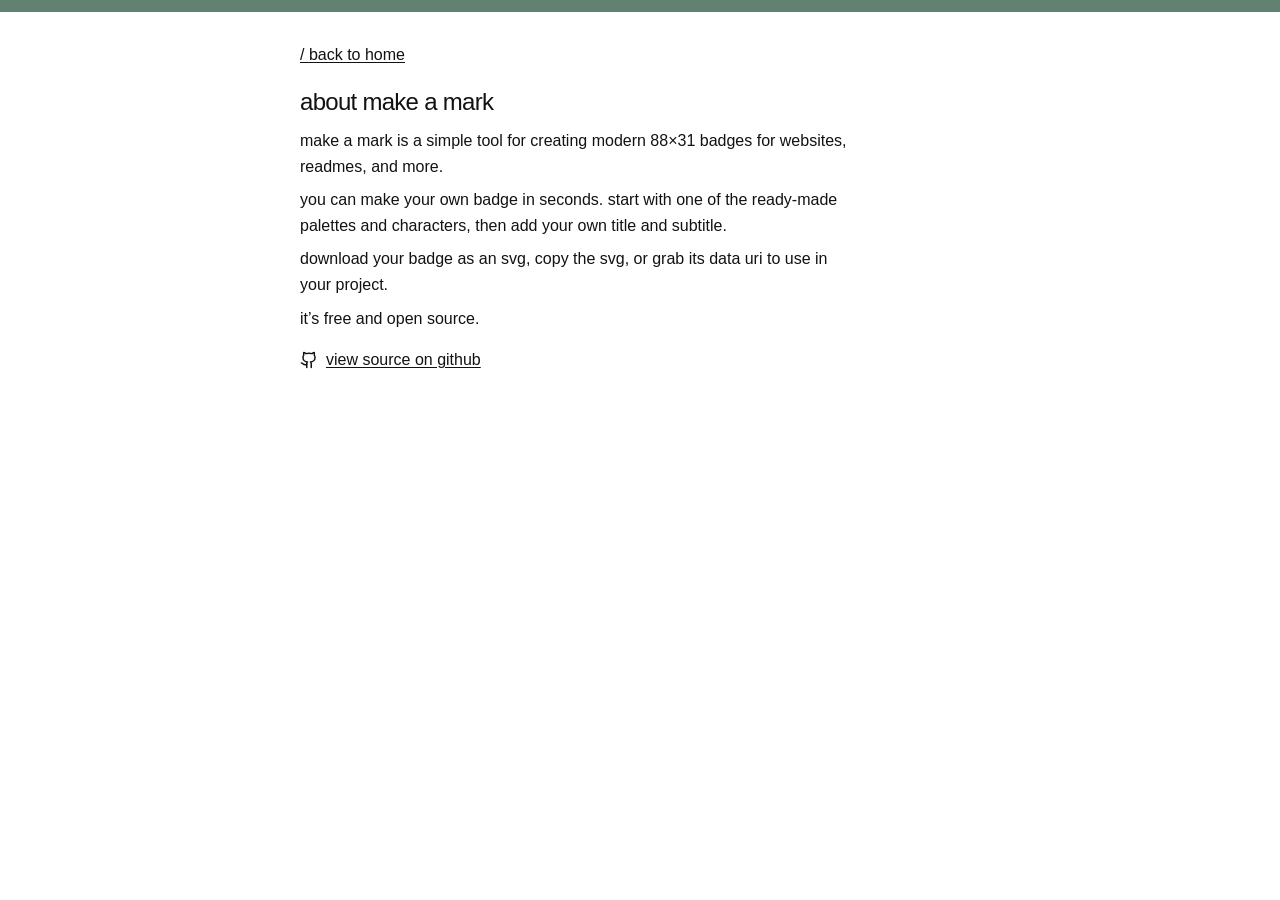
==== about.html @ fa74be5c "update icons" ====
<!DOCTYPE html>
<html lang="en">
<head>
  <meta charset="utf-8">
  <meta name="viewport" content="width=device-width, initial-scale=1">
  <meta name="description" content="learn about make a mark, a free and open-source tool for creating modern 88×31 svg badges.">
  <meta name="theme-color" content="#628271">
  <meta name="author" content="goffb">
  <meta property="og:title" content="about make a mark">
  <meta property="og:description" content="learn about make a mark, a free and open-source tool for creating modern 88×31 svg badges.">
  <meta property="og:image" content="https://makeamark.cc/assets/mam-draw.png">
  <meta property="og:url" content="https://makeamark.cc/about.html">
  <meta property="og:type" content="website">
  <meta name="twitter:card" content="summary_large_image">
  <title>make a mark - about</title>
  <link rel="stylesheet" href="css/style.css">
  <link rel="icon" type="image/png" sizes="32x32" href="icons/icon-32.png">
  <link rel="apple-touch-icon" sizes="180x180" href="icons/icon-180.png">
  <link rel="icon" type="image/png" sizes="192x192" href="icons/icon-192.png">
  <link rel="icon" type="image/png" sizes="512x512" href="icons/icon-512.png">
</head>
<body>
  <div class="topbar"></div>
  <main class="app about-page">
     <a class="back-link" href="/">back to home</a>
     <article class="content">
       <h1>about make a mark</h1>
       <p>make a mark is a simple tool for creating modern 88×31 badges for websites, readmes, and more.</p>
       <p>you can make your own badge in seconds. start with one of the ready-made palettes and characters, then add your own title and subtitle.</p>
       <p>download your badge as an svg, copy the svg, or grab its data uri to use in your project.</p>
       <p>it’s free and open source. </p>
       <p class="source-link">
        <a href="https://github.com/goffb/mark" target="_blank" rel="noopener noreferrer">
            <svg width="18" height="18" viewBox="0 0 24 24" fill="none" stroke="currentColor" stroke-width="2"
                stroke-linecap="round" stroke-linejoin="round" aria-hidden="true">
                <path
                    d="M15 22v-4a4.8 4.8 0 0 0-1-3.5c3 0 6-2 6-5.5.08-1.25-.27-2.48-1-3.5.28-1.15.28-2.35 0-3.5 0 0-1 0-3 1.5-2.64-.5-5.36-.5-8 0C6 2 5 2 5 2c-.3 1.15-.3 2.35 0 3.5A5.403 5.403 0 0 0 4 9c0 3.5 3 5.5 6 5.5-.39.49-.68 1.05-.85 1.65-.17.6-.22 1.23-.15 1.85v4" />
                <path d="M9 18c-4.51 2-5-2-7-2" />
            </svg>
            <span>view source on github</span>
        </a>
      </p>
     </article>
  </main>
</body>
</html>
---- css/style.css ----
:root {
  --bg: #ffffff;
  --fg: #121212;
  --acc: #628271;
  --border: #cccccc;
  --muted: #545353;
  --cp-background: #f7f7f7;
}
* {
  padding: 0;
  margin: 0;
  box-sizing: border-box;
  text-decoration: none;
  cursor: default;
}
::selection {
  background-color: var(--acc);
  color: var(--bg);
}
code {
  background: #ffa;
}
a {
  -webkit-tap-highlight-color: transparent;
}
body {
  background-color: var(--bg);
  color: var(--fg);
  font-family: Arial, Helvetica, sans-serif;
}
.topbar{
  padding: 6px;
  background-color: var(--acc);
  width: 100%;
}
.app {
  max-width: 680px;
  width: 90%;
  margin: 34px auto;
}
.app-header {
  margin-bottom: 7px;
  display: flex;
  justify-content: space-between;
}
.app-header .logo {
  font-size: 24px;
  font-weight: 400;
  letter-spacing: -0.03em;
  margin-bottom: 4px;
  line-height: 1;
}
.app-header .tagline {
  font-size: 14px;
  color: var(--muted);
}
.app-header .about-link{
  color: var(--fg);
  font-size: 16px;
  text-decoration: underline;
  text-underline-offset: 2px;
  align-self: flex-start;
}
.app-header .about-link::before{
  content: "/ ";
}
.tricks {
  margin:4px 0;
}
.tricks summary {
  padding: 10px 0;
  color: var(--muted);
  font-size: 15px;
  cursor: default;
  display: inline-block;
  list-style: none;
  -webkit-tap-highlight-color: transparent;
  outline: none;
}
.tricks details[open] summary {
  text-decoration: underline;
  text-underline-offset: 2px;
}
.tricks summary::-webkit-details-marker {
  display: none;
}
.tricks summary::before {
  content: "+ ";
}
.tricks details[open] summary::before {
  content: "− ";
}
.tricks-content {
  padding: 4px 0 12px;
  color: var(--muted);
}
.tricks-content p {
  margin: 6px 0;
  font-size: 15px;
  line-height: 1.4;
}
.copy-space {
  appearance: none;
  border: 0;
  padding: 0;
  background: none;
  color: var(--fg);
  font: inherit;
  text-decoration: underline;
  text-underline-offset: 2px;
  cursor: default;
}
.copy-space:hover {
  color: var(--acc);
}
.stage {
  width: 100%;
  min-height: 100px;
  display: flex;
  align-items: flex-start;
  justify-content: flex-start;
  padding: 16px;
  background: var(--cp-background);
  overflow: auto;
}
.app-controls {
  margin-top: 24px;
}
#mark-form {
  display: flex;
  flex-direction: column;
  gap: 16px;
}
.fields {
  display: grid;
  grid-template-columns: 1fr 1fr;
  gap: 12px;
}
.field {
  display: flex;
  flex-direction: column;
  gap: 4px;
}
.field > span,
.group > legend,
.suggestions-label {
  font-size: 16px;
  color: var(--muted);
  text-decoration: underline;
  text-underline-offset: 2px;
}
.field input {
  width: 100%;
  height: 32px;
  padding: 6px 8px;
  border: 1px solid var(--border);
  background: var(--bg);
  color: var(--fg);
  font-size: 15px;
  outline: none;
  font-family: inherit;
  cursor: text;
}
.field input:focus {
  border-color: var(--fg);
}
.group {
  margin: 0;
  padding: 0;
  border: 0;
}
.group > legend {
  margin-bottom: 6px;
  font-weight: 400;
}
.group > label {
  display: inline-flex;
  align-items: center;
  gap: 6px;
  margin-right: 12px;
  margin-bottom: 6px;
  font-size: 15px;
  cursor: pointer;
}
.group input[type="radio"],
.group input[type="checkbox"] {
  cursor: pointer;
}
.suggestion {
  appearance: none;
  border: 1px solid var(--border);
  background: var(--bg);
  color: var(--fg);
  font-size: 14px;
  padding: 4px 8px;
  cursor: pointer;
  font-family: inherit;
}
.suggestions-label {
  margin-right: 4px;
}
.suggestion:hover {
  background: var(--cp-background);
}
.suggestion.is-selected {
  background: var(--acc);
  color: var(--bg);
  border-color: var(--acc);
}
.app-footer {
  margin-top: 24px;
  padding-top: 16px;
  border-top: 1px dashed var(--border);
}
.actions {
  display: flex;
  flex-wrap: wrap;
  gap: 6px;
}
.actions button {
  appearance: none;
  border: 1px solid var(--border);
  background: var(--bg);
  color: var(--fg);
  padding: 6px 10px;
  font-size: 14px;
  cursor: default;
  font-family: inherit;
}
.actions button:hover {
  background: var(--cp-background);
}
.actions button:disabled {
  cursor: default;
  opacity: 0.4;
}
.suggestion:focus-visible,
.actions button:focus-visible {
  outline: 1px solid var(--fg);
  outline-offset: 1px;
}
.end {
  width: min(680px, 90%);
  margin: 48px auto 32px;
  padding: 32px 16px 24px; 
  border-top: 2px solid var(--border);
  border-top-left-radius: 50% 20px;   
  border-top-right-radius: 50% 20px;
  text-align: center;
}
.end-marks {
  display: flex;
  justify-content: center;
  flex-wrap: wrap;
  gap: 8px;
  margin-top: 16px;
}
.end-message {
  color: var(--muted);
  font-size: 13px;
}
.end-message a {
  color: var(--fg);
  text-decoration: underline;
  text-underline-offset: 2px;
}
.about-page .back-link {
  display: inline-block;
  margin-bottom: 24px;
  color: var(--fg);
  font-size: 16px;
  text-decoration: underline;
  text-underline-offset: 2px;
}
.about-page .back-link::before{
  content: "/ ";
}
.about-page .content{
  max-width: 560px;
}
.about-page .content h1 {
  margin-bottom: 12px;
  letter-spacing: -0.03em;
  font-size: 24px;
  font-weight: 400;
  color: var(--fg);
}
.about-page .content p {
  line-height: 1.6;
  color: var(--fg);
  font-size: 16px;
  margin-bottom: 8px;
}
.about-page .source-link a{
  color: var(--fg);
  text-decoration: underline;
  text-underline-offset: 2px;
  display: inline-flex;
  align-items: center;
  gap: 8px;
  margin-top: 8px;
}
.about-page .source-link a:hover{
  color: var(--acc);
}
@media (max-width: 768px) {
  .app {
    width: 92%;
    margin: 24px auto;
  }
  .fields {
    grid-template-columns: 1fr;
    gap: 12px;
  }
  .app-header .logo {
    font-size: 22px;
  }
  .actions button {
    flex: 1 1 auto;
    min-width: 110px;
    padding: 8px 12px;
    text-align: center;
  }
  .group > label {
    padding: 4px 0;
  }
}
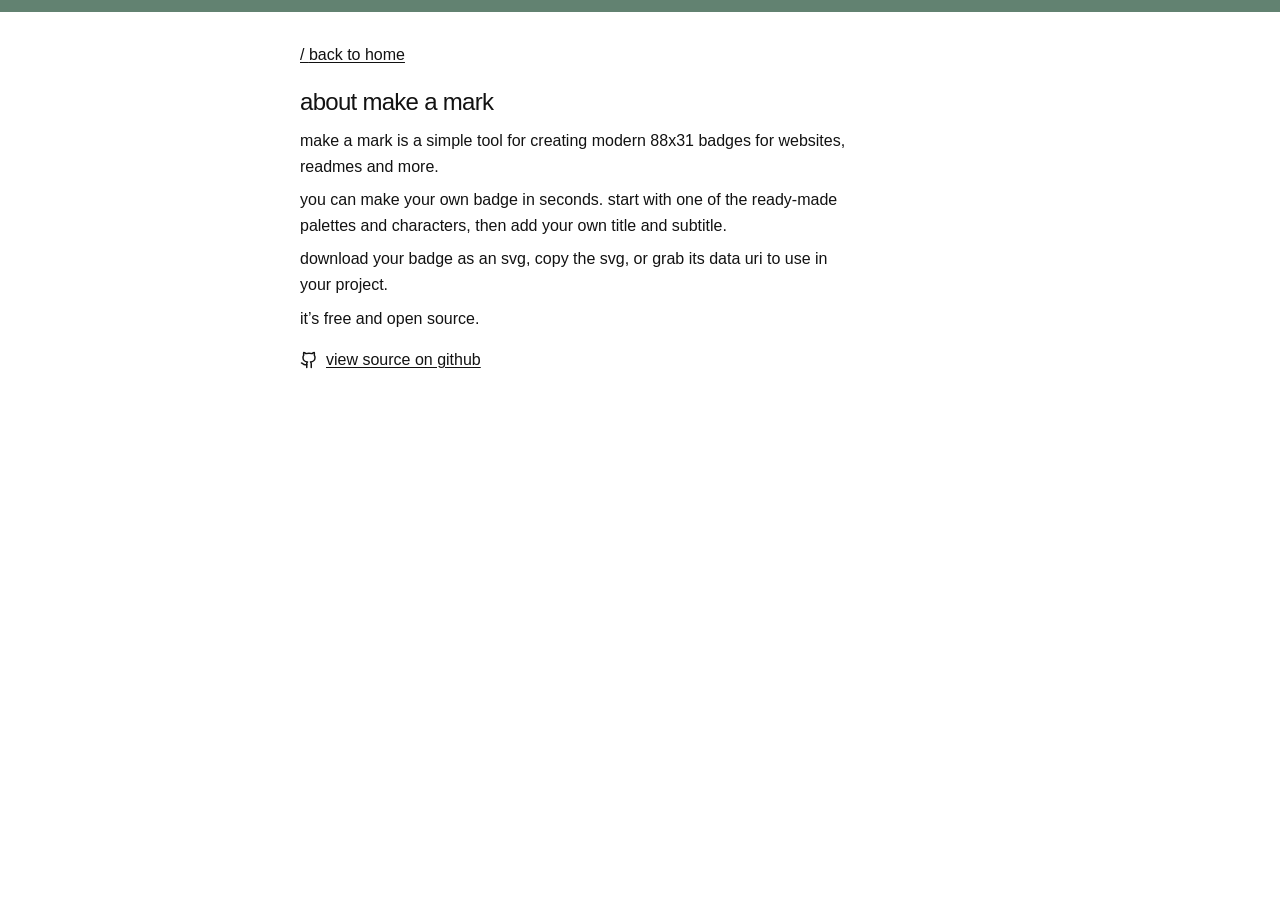
==== commit dd3d1eb1: "fix typo" ====
--- a/about.html
+++ b/about.html
@@ -3,11 +3,11 @@
 <head>
   <meta charset="utf-8">
   <meta name="viewport" content="width=device-width, initial-scale=1">
-  <meta name="description" content="learn about make a mark, a free and open-source tool for creating modern 88×31 svg badges.">
+  <meta name="description" content="learn about make a mark, a free and open-source tool for creating modern 88x31 svg badges.">
   <meta name="theme-color" content="#628271">
   <meta name="author" content="goffb">
   <meta property="og:title" content="about make a mark">
-  <meta property="og:description" content="learn about make a mark, a free and open-source tool for creating modern 88×31 svg badges.">
+  <meta property="og:description" content="learn about make a mark, a free and open-source tool for creating modern 88x31 svg badges.">
   <meta property="og:image" content="https://makeamark.cc/assets/mam-draw.png">
   <meta property="og:url" content="https://makeamark.cc/about.html">
   <meta property="og:type" content="website">
@@ -25,7 +25,7 @@
      <a class="back-link" href="/">back to home</a>
      <article class="content">
        <h1>about make a mark</h1>
-       <p>make a mark is a simple tool for creating modern 88×31 badges for websites, readmes, and more.</p>
+       <p>make a mark is a simple tool for creating modern 88x31 badges for websites, readmes and more.</p>
        <p>you can make your own badge in seconds. start with one of the ready-made palettes and characters, then add your own title and subtitle.</p>
        <p>download your badge as an svg, copy the svg, or grab its data uri to use in your project.</p>
        <p>it’s free and open source. </p>
--- a/css/style.css
+++ b/css/style.css
@@ -13,6 +13,9 @@
   text-decoration: none;
   cursor: default;
 }
+*, *::before, *::after {
+  -webkit-tap-highlight-color: transparent;
+}
 ::selection {
   background-color: var(--acc);
   color: var(--bg);
@@ -122,6 +125,22 @@
   padding: 16px;
   background: var(--cp-background);
   overflow: auto;
+}
+.zoom-field {
+  display: flex;
+  align-items: center;
+  gap: 8px;
+  margin-top: 16px;
+  cursor: default;
+}
+.zoom-field span {
+  font-size: 15px;
+  color: var(--muted);
+  text-decoration: underline;
+  text-underline-offset: 2px;
+}
+.zoom-field input[type="checkbox"] {
+  cursor: default;
 }
 .app-controls {
   margin-top: 24px;
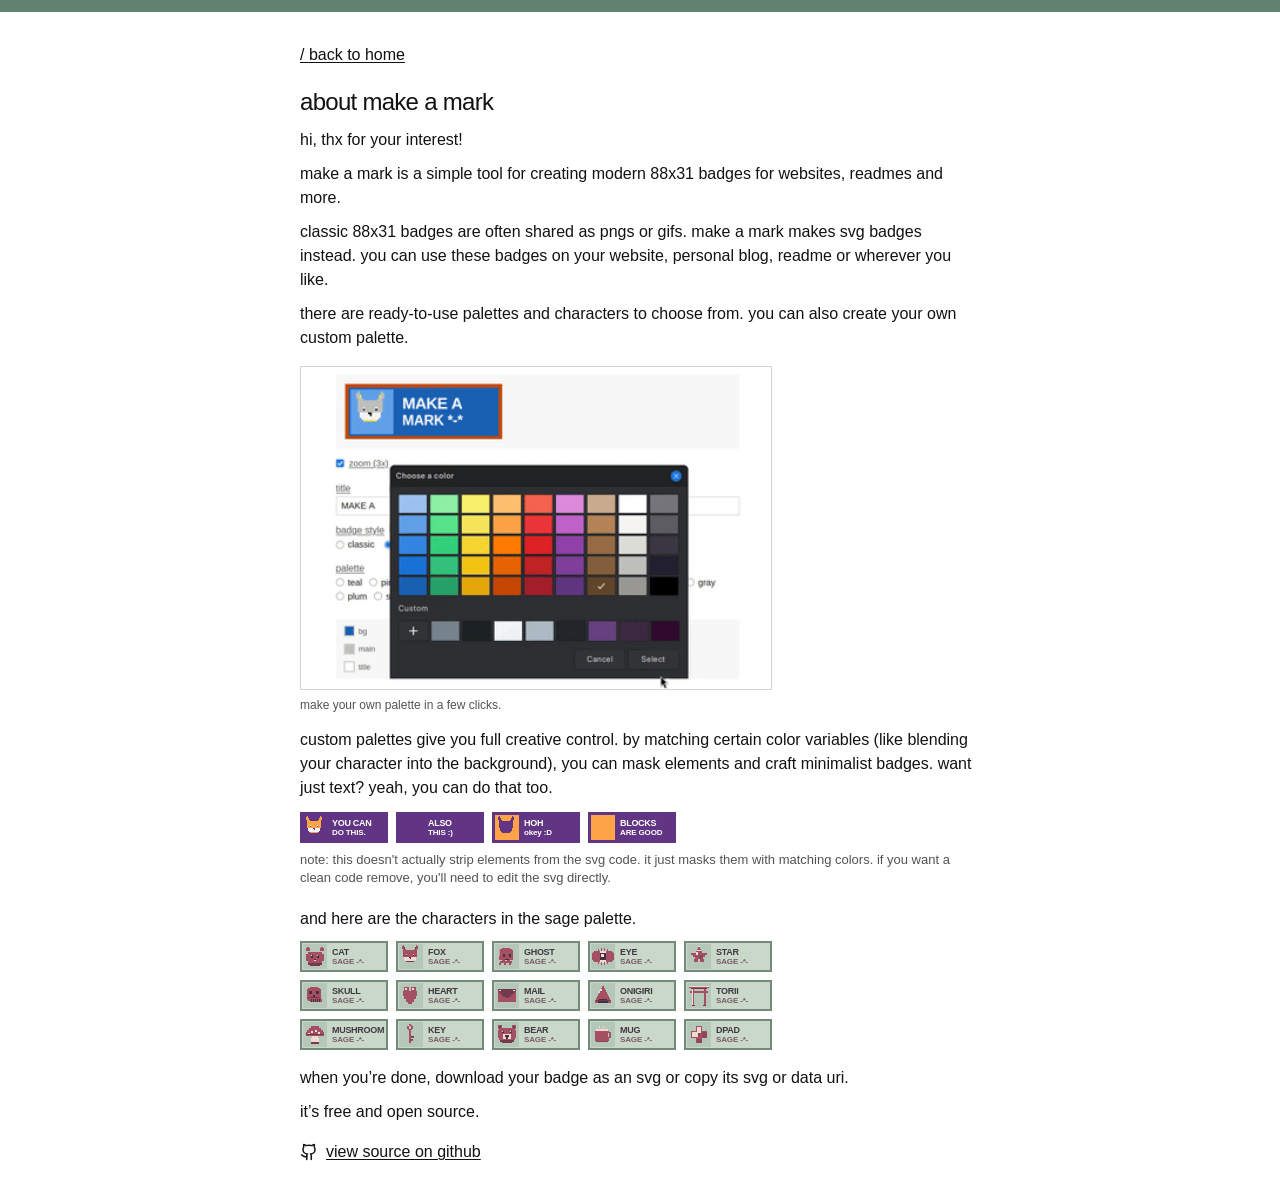
==== commit 47993220: "update about page and readme" ====
--- a/about.html
+++ b/about.html
@@ -25,21 +25,225 @@
      <a class="back-link" href="/">back to home</a>
      <article class="content">
        <h1>about make a mark</h1>
+       <p>hi, thx for your interest!</p>
        <p>make a mark is a simple tool for creating modern 88x31 badges for websites, readmes and more.</p>
-       <p>you can make your own badge in seconds. start with one of the ready-made palettes and characters, then add your own title and subtitle.</p>
-       <p>download your badge as an svg, copy the svg, or grab its data uri to use in your project.</p>
+       <p>classic 88x31 badges are often shared as pngs or gifs. make a mark makes svg badges instead. you can use these badges on your website, personal blog, readme or wherever you like.</p>
+       <p>there are ready-to-use palettes and characters to choose from. you can also create your own custom palette.</p>
+       <figure class="palette-demo">
+        <img src="assets/custom-palette.gif" alt="creating a custom color palette in make a mark" width="400">
+        <figcaption>make your own palette in a few clicks.</figcaption>
+       </figure>
+       <p>custom palettes give you full creative control. by matching certain color variables (like blending your character into the background), you can mask elements and craft minimalist badges. want just text? yeah, you can do that too.</p>
+       <div class="easter-grid">
+        <svg xmlns="http://www.w3.org/2000/svg" width="88" height="31" viewBox="0 0 88 31" shape-rendering="crispEdges">
+          <rect x="0" y="0" width="88" height="31" fill="#613583" />
+          <rect x="0" y="0" width="88" height="2" fill="#613583" />
+          <rect x="0" y="29" width="88" height="2" fill="#613583" />
+          <rect x="0" y="0" width="2" height="31" fill="#613583" />
+          <rect x="86" y="0" width="2" height="31" fill="#613583" />
+        
+          <rect x="3" y="3" width="24" height="25" fill="#613583" />
+        
+          <rect x="7" y="4" width="1" height="3" fill="#ffa348" />
+          <rect x="6" y="5" width="1" height="3" fill="#ffa348" />
+          <rect x="7" y="7" width="2" height="2" fill="#ffa348" />
+          <rect x="8" y="8" width="2" height="2" fill="#ffa348" />
+          <rect x="9" y="9" width="2" height="1" fill="#ffa348" />
+        
+          <rect x="20" y="4" width="1" height="3" fill="#ffa348" />
+          <rect x="21" y="5" width="1" height="3" fill="#ffa348" />
+          <rect x="19" y="7" width="2" height="2" fill="#ffa348" />
+          <rect x="18" y="8" width="2" height="2" fill="#ffa348" />
+          <rect x="17" y="9" width="2" height="1" fill="#ffa348" />
+        
+          <rect x="8" y="6" width="1" height="2" fill="#ffa348" />
+          <rect x="19" y="6" width="1" height="2" fill="#ffa348" />
+        
+          <rect x="7" y="9" width="14" height="7" fill="#ffa348" />
+          <rect x="8" y="16" width="12" height="2" fill="#ffa348" />
+        
+          <rect x="8" y="16" width="12" height="3" fill="#f6f5f4" />
+          <rect x="9" y="19" width="10" height="1" fill="#f6f5f4" />
+          <rect x="10" y="20" width="8" height="1" fill="#ffa348" />
+        
+          <rect x="10" y="13" width="1" height="2" fill="#613583" />
+          <rect x="17" y="13" width="1" height="2" fill="#613583" />
+          <rect x="10" y="13" width="1" height="1" fill="#f6f5f4" />
+          <rect x="17" y="13" width="1" height="1" fill="#f6f5f4" />
+        
+          <rect x="13" y="16" width="2" height="1" fill="#613583" />
+          <rect x="14" y="17" width="1" height="1" fill="#613583" />
+        
+          <text x="32" y="14" fill="#ffffff" font-family="Arial, Helvetica, sans-serif" font-size="9" font-weight="900"
+            letter-spacing="-0.3" style="text-transform: none; font-variant: normal; line-height: normal;">YOU CAN</text>
+          <text x="32" y="23" fill="#ffffff" font-family="Arial, Helvetica, sans-serif" font-size="8" font-weight="900"
+            letter-spacing="-0.15" style="text-transform: none; font-variant: normal; line-height: normal;">DO THIS.</text>
+        </svg>
+        <svg xmlns="http://www.w3.org/2000/svg" width="88" height="31" viewBox="0 0 88 31" shape-rendering="crispEdges">
+          <rect x="0" y="0" width="88" height="31" fill="#613583" />
+          <rect x="0" y="0" width="88" height="2" fill="#613583" />
+          <rect x="0" y="29" width="88" height="2" fill="#613583" />
+          <rect x="0" y="0" width="2" height="31" fill="#613583" />
+          <rect x="86" y="0" width="2" height="31" fill="#613583" />
+        
+          <rect x="3" y="3" width="24" height="25" fill="#613583" />
+        
+          <rect x="7" y="4" width="1" height="3" fill="#613583" />
+          <rect x="6" y="5" width="1" height="3" fill="#613583" />
+          <rect x="7" y="7" width="2" height="2" fill="#613583" />
+          <rect x="8" y="8" width="2" height="2" fill="#613583" />
+          <rect x="9" y="9" width="2" height="1" fill="#613583" />
+        
+          <rect x="20" y="4" width="1" height="3" fill="#613583" />
+          <rect x="21" y="5" width="1" height="3" fill="#613583" />
+          <rect x="19" y="7" width="2" height="2" fill="#613583" />
+          <rect x="18" y="8" width="2" height="2" fill="#613583" />
+          <rect x="17" y="9" width="2" height="1" fill="#613583" />
+        
+          <rect x="8" y="6" width="1" height="2" fill="#613583" />
+          <rect x="19" y="6" width="1" height="2" fill="#613583" />
+        
+          <rect x="7" y="9" width="14" height="7" fill="#613583" />
+          <rect x="8" y="16" width="12" height="2" fill="#613583" />
+        
+          <rect x="8" y="16" width="12" height="3" fill="#613583" />
+          <rect x="9" y="19" width="10" height="1" fill="#613583" />
+          <rect x="10" y="20" width="8" height="1" fill="#613583" />
+        
+          <rect x="10" y="13" width="1" height="2" fill="#613583" />
+          <rect x="17" y="13" width="1" height="2" fill="#613583" />
+          <rect x="10" y="13" width="1" height="1" fill="#613583" />
+          <rect x="17" y="13" width="1" height="1" fill="#613583" />
+        
+          <rect x="13" y="16" width="2" height="1" fill="#613583" />
+          <rect x="14" y="17" width="1" height="1" fill="#613583" />
+        
+          <text x="32" y="14" fill="#ffffff" font-family="Arial, Helvetica, sans-serif" font-size="9" font-weight="900"
+            letter-spacing="-0.3" style="text-transform: none; font-variant: normal; line-height: normal;">ALSO</text>
+          <text x="32" y="23" fill="#ffffff" font-family="Arial, Helvetica, sans-serif" font-size="8" font-weight="900"
+            letter-spacing="-0.15" style="text-transform: none; font-variant: normal; line-height: normal;">THIS :)</text>
+        </svg>
+        <svg xmlns="http://www.w3.org/2000/svg" width="88" height="31" viewBox="0 0 88 31" shape-rendering="crispEdges">
+          <rect x="0" y="0" width="88" height="31" fill="#613583" />
+          <rect x="0" y="0" width="88" height="2" fill="#613583" />
+          <rect x="0" y="29" width="88" height="2" fill="#613583" />
+          <rect x="0" y="0" width="2" height="31" fill="#613583" />
+          <rect x="86" y="0" width="2" height="31" fill="#613583" />
+        
+          <rect x="3" y="3" width="24" height="25" fill="#ffa348" />
+        
+          <rect x="7" y="4" width="1" height="3" fill="#613583" />
+          <rect x="6" y="5" width="1" height="3" fill="#613583" />
+          <rect x="7" y="7" width="2" height="2" fill="#613583" />
+          <rect x="8" y="8" width="2" height="2" fill="#613583" />
+          <rect x="9" y="9" width="2" height="1" fill="#613583" />
+        
+          <rect x="20" y="4" width="1" height="3" fill="#613583" />
+          <rect x="21" y="5" width="1" height="3" fill="#613583" />
+          <rect x="19" y="7" width="2" height="2" fill="#613583" />
+          <rect x="18" y="8" width="2" height="2" fill="#613583" />
+          <rect x="17" y="9" width="2" height="1" fill="#613583" />
+        
+          <rect x="8" y="6" width="1" height="2" fill="#613583" />
+          <rect x="19" y="6" width="1" height="2" fill="#613583" />
+        
+          <rect x="7" y="9" width="14" height="7" fill="#613583" />
+          <rect x="8" y="16" width="12" height="2" fill="#613583" />
+        
+          <rect x="8" y="16" width="12" height="3" fill="#613583" />
+          <rect x="9" y="19" width="10" height="1" fill="#613583" />
+          <rect x="10" y="20" width="8" height="1" fill="#613583" />
+        
+          <rect x="10" y="13" width="1" height="2" fill="#613583" />
+          <rect x="17" y="13" width="1" height="2" fill="#613583" />
+          <rect x="10" y="13" width="1" height="1" fill="#613583" />
+          <rect x="17" y="13" width="1" height="1" fill="#613583" />
+        
+          <rect x="13" y="16" width="2" height="1" fill="#613583" />
+          <rect x="14" y="17" width="1" height="1" fill="#613583" />
+        
+          <text x="32" y="14" fill="#ffffff" font-family="Arial, Helvetica, sans-serif" font-size="9" font-weight="900"
+            letter-spacing="-0.3" style="text-transform: none; font-variant: normal; line-height: normal;">HOH</text>
+          <text x="32" y="23" fill="#ffffff" font-family="Arial, Helvetica, sans-serif" font-size="8" font-weight="900"
+            letter-spacing="-0.15" style="text-transform: none; font-variant: normal; line-height: normal;">okey :D</text>
+        </svg>
+        <svg xmlns="http://www.w3.org/2000/svg" width="88" height="31" viewBox="0 0 88 31" shape-rendering="crispEdges">
+          <rect x="0" y="0" width="88" height="31" fill="#613583" />
+          <rect x="0" y="0" width="88" height="2" fill="#613583" />
+          <rect x="0" y="29" width="88" height="2" fill="#613583" />
+          <rect x="0" y="0" width="2" height="31" fill="#613583" />
+          <rect x="86" y="0" width="2" height="31" fill="#613583" />
+        
+          <rect x="3" y="3" width="24" height="25" fill="#ffa348" />
+        
+          <rect x="7" y="4" width="1" height="3" fill="#ffa348" />
+          <rect x="6" y="5" width="1" height="3" fill="#ffa348" />
+          <rect x="7" y="7" width="2" height="2" fill="#ffa348" />
+          <rect x="8" y="8" width="2" height="2" fill="#ffa348" />
+          <rect x="9" y="9" width="2" height="1" fill="#ffa348" />
+        
+          <rect x="20" y="4" width="1" height="3" fill="#ffa348" />
+          <rect x="21" y="5" width="1" height="3" fill="#ffa348" />
+          <rect x="19" y="7" width="2" height="2" fill="#ffa348" />
+          <rect x="18" y="8" width="2" height="2" fill="#ffa348" />
+          <rect x="17" y="9" width="2" height="1" fill="#ffa348" />
+        
+          <rect x="8" y="6" width="1" height="2" fill="#ffa348" />
+          <rect x="19" y="6" width="1" height="2" fill="#ffa348" />
+        
+          <rect x="7" y="9" width="14" height="7" fill="#ffa348" />
+          <rect x="8" y="16" width="12" height="2" fill="#ffa348" />
+        
+          <rect x="8" y="16" width="12" height="3" fill="#ffa348" />
+          <rect x="9" y="19" width="10" height="1" fill="#ffa348" />
+          <rect x="10" y="20" width="8" height="1" fill="#ffa348" />
+        
+          <rect x="10" y="13" width="1" height="2" fill="#ffa348" />
+          <rect x="17" y="13" width="1" height="2" fill="#ffa348" />
+          <rect x="10" y="13" width="1" height="1" fill="#ffa348" />
+          <rect x="17" y="13" width="1" height="1" fill="#ffa348" />
+        
+          <rect x="13" y="16" width="2" height="1" fill="#ffa348" />
+          <rect x="14" y="17" width="1" height="1" fill="#ffa348" />
+        
+          <text x="32" y="14" fill="#ffffff" font-family="Arial, Helvetica, sans-serif" font-size="9" font-weight="900"
+            letter-spacing="-0.3" style="text-transform: none; font-variant: normal; line-height: normal;">BLOCKS</text>
+          <text x="32" y="23" fill="#ffffff" font-family="Arial, Helvetica, sans-serif" font-size="8" font-weight="900"
+            letter-spacing="-0.15" style="text-transform: none; font-variant: normal; line-height: normal;">ARE GOOD</text>
+        </svg>
+       </div>
+       <small class="est-note">note: this doesn't actually strip elements from the svg code. it just masks them with matching colors. if you want a clean code remove, you'll need to edit the svg directly.</small>
+       <p>and here are the characters in the sage palette.</p>
+       <div class="character-grid">
+        <img src="assets/cat.svg" alt="cat badge in the sage palette" width="88" height="31">
+        <img src="assets/fox.svg" alt="fox badge in the sage palette" width="88" height="31">
+        <img src="assets/ghost.svg" alt="ghost badge in the sage palette" width="88" height="31">
+        <img src="assets/eye.svg" alt="eye badge in the sage palette" width="88" height="31">
+        <img src="assets/star.svg" alt="star badge in the sage palette" width="88" height="31">
+        <img src="assets/skull.svg" alt="skull badge in the sage palette" width="88" height="31">
+        <img src="assets/heart.svg" alt="heart badge in the sage palette" width="88" height="31">
+        <img src="assets/mail.svg" alt="mail badge in the sage palette" width="88" height="31">
+        <img src="assets/onigiri.svg" alt="onigiri badge in the sage palette" width="88" height="31">
+        <img src="assets/torii.svg" alt="torii badge in the sage palette" width="88" height="31">
+        <img src="assets/mushroom.svg" alt="mushroom badge in the sage palette" width="88" height="31">
+        <img src="assets/key.svg" alt="key badge in the sage palette" width="88" height="31">
+        <img src="assets/bear.svg" alt="bear badge in the sage palette" width="88" height="31">
+        <img src="assets/mug.svg" alt="mug badge in the sage palette" width="88" height="31">
+        <img src="assets/dpad.svg" alt="dpad badge in the sage palette" width="88" height="31">
+       </div>
+       <p>when you’re done, download your badge as an svg or copy its svg or data uri.</p>
        <p>it’s free and open source. </p>
        <p class="source-link">
         <a href="https://github.com/goffb/mark" target="_blank" rel="noopener noreferrer">
-            <svg width="18" height="18" viewBox="0 0 24 24" fill="none" stroke="currentColor" stroke-width="2"
-                stroke-linecap="round" stroke-linejoin="round" aria-hidden="true">
-                <path
-                    d="M15 22v-4a4.8 4.8 0 0 0-1-3.5c3 0 6-2 6-5.5.08-1.25-.27-2.48-1-3.5.28-1.15.28-2.35 0-3.5 0 0-1 0-3 1.5-2.64-.5-5.36-.5-8 0C6 2 5 2 5 2c-.3 1.15-.3 2.35 0 3.5A5.403 5.403 0 0 0 4 9c0 3.5 3 5.5 6 5.5-.39.49-.68 1.05-.85 1.65-.17.6-.22 1.23-.15 1.85v4" />
-                <path d="M9 18c-4.51 2-5-2-7-2" />
-            </svg>
-            <span>view source on github</span>
+          <svg width="18" height="18" viewBox="0 0 24 24" fill="none" stroke="currentColor" stroke-width="2"
+            stroke-linecap="round" stroke-linejoin="round" aria-hidden="true">
+            <path
+              d="M15 22v-4a4.8 4.8 0 0 0-1-3.5c3 0 6-2 6-5.5.08-1.25-.27-2.48-1-3.5.28-1.15.28-2.35 0-3.5 0 0-1 0-3 1.5-2.64-.5-5.36-.5-8 0C6 2 5 2 5 2c-.3 1.15-.3 2.35 0 3.5A5.403 5.403 0 0 0 4 9c0 3.5 3 5.5 6 5.5-.39.49-.68 1.05-.85 1.65-.17.6-.22 1.23-.15 1.85v4" />
+            <path d="M9 18c-4.51 2-5-2-7-2" />
+          </svg>
+          <span>view source on github</span>
         </a>
-      </p>
+       </p>
      </article>
   </main>
 </body>
--- a/css/style.css
+++ b/css/style.css
@@ -204,6 +204,60 @@
 .group input[type="radio"],
 .group input[type="checkbox"] {
   cursor: pointer;
+}
+label:has(input[name="palette"][value="custom"]) {
+  text-decoration: underline;
+  text-underline-offset: 2px;
+  font-weight: bold;
+}
+.custom-colors {
+  margin-top: 8px;
+  padding: 8px;
+  background: var(--cp-background);
+}
+.color-grid {
+  display: grid;
+  grid-template-columns: repeat(3, 1fr);
+  gap: 6px;
+}
+.color-grid label {
+  display: flex;
+  align-items: center;
+  gap: 6px;
+  cursor: pointer;
+  padding: 3px 6px;
+  border-radius: 0px;
+}
+.color-grid label:hover span{
+  text-decoration: underline;
+  text-underline-offset: 2px;
+}
+.color-grid span {
+  opacity: 0.7;
+  font-size: 13px;
+  cursor: pointer;
+}
+.color-grid input[type="color"] {
+  -webkit-appearance: none;
+  appearance: none;
+  border: 1px solid var(--border);
+  width: 18px; 
+  height: 18px;
+  border-radius: 0px;
+  cursor: pointer;
+  background: none;
+  padding: 0;
+}
+.color-grid input[type="color"]::-webkit-color-swatch-wrapper {
+  padding: 0;
+}
+.color-grid input[type="color"]::-webkit-color-swatch {
+  border: 1px solid var(--border);
+  border-radius: 0px;
+}
+.color-grid input[type="color"]::-moz-color-swatch {
+  border: 1px solid var(--border);
+  border-radius: 0px;
 }
 .suggestion {
   appearance: none;
@@ -295,7 +349,7 @@
   content: "/ ";
 }
 .about-page .content{
-  max-width: 560px;
+  width: 100%;
 }
 .about-page .content h1 {
   margin-bottom: 12px;
@@ -305,19 +359,70 @@
   color: var(--fg);
 }
 .about-page .content p {
-  line-height: 1.6;
+  line-height: 1.5;
   color: var(--fg);
   font-size: 16px;
-  margin-bottom: 8px;
-}
-.about-page .source-link a{
+  margin-bottom: 10px; 
+}
+.about-page .palette-demo {
+  margin: 16px 0 16px;
+}
+.about-page .palette-demo img {
+  display: block;
+  box-sizing: border-box;
+  width: 100%;
+  max-width: 472px;
+  height: auto;
+  border: 1px solid color-mix(in srgb, var(--fg) 18%, transparent);
+}
+.about-page .palette-demo figcaption {
+  margin-top: 8px;
+  color: var(--muted);
+  font-size: 12px;
+}
+.about-page .easter-grid {
+  display: flex;
+  flex-wrap: wrap;
+  justify-content: flex-start; 
+  gap: 8px;
+  width: 100%;
+  max-width: 472px; 
+  margin: 12px 0 8px;
+}
+.about-page .easter-grid svg {
+  display: block;
+}
+.about-page small.est-note {
+  font-size: 13px; 
+  display: inline-block;
+  margin-bottom: 20px; 
+  color: var(--muted); 
+  line-height: 1.4;
+}
+.about-page .character-grid {
+  display: flex;
+  flex-wrap: wrap;
+  justify-content: flex-start; 
+  gap: 8px;
+  width: 100%;
+  max-width: 472px;
+  margin: 4px 0 16px;
+}
+.about-page .character-grid img {
+  display: block;
+  width: 88px;
+  height: 31px;
+}
+.about-page .source-link {
+  margin-top: 16px; 
+}
+.about-page .source-link a {
   color: var(--fg);
   text-decoration: underline;
   text-underline-offset: 2px;
   display: inline-flex;
   align-items: center;
   gap: 8px;
-  margin-top: 8px;
 }
 .about-page .source-link a:hover{
   color: var(--acc);
@@ -343,4 +448,25 @@
   .group > label {
     padding: 4px 0;
   }
+  .about-page .content {
+    padding-bottom: 20px;
+  }
+  .about-page .palette-demo img {
+    width: 100%;
+    max-width: 320px; 
+  }
+  .about-page .easter-grid {
+    justify-content: center;
+  }
+  .about-page small.est-note {
+    font-size: 11px; 
+    line-height: 1.35;
+    margin-bottom: 16px;
+  }
+  .about-page .character-grid {
+    justify-content: center; 
+  }
+  .about-page .source-link {
+    padding-bottom: 12px;
+  }
 }
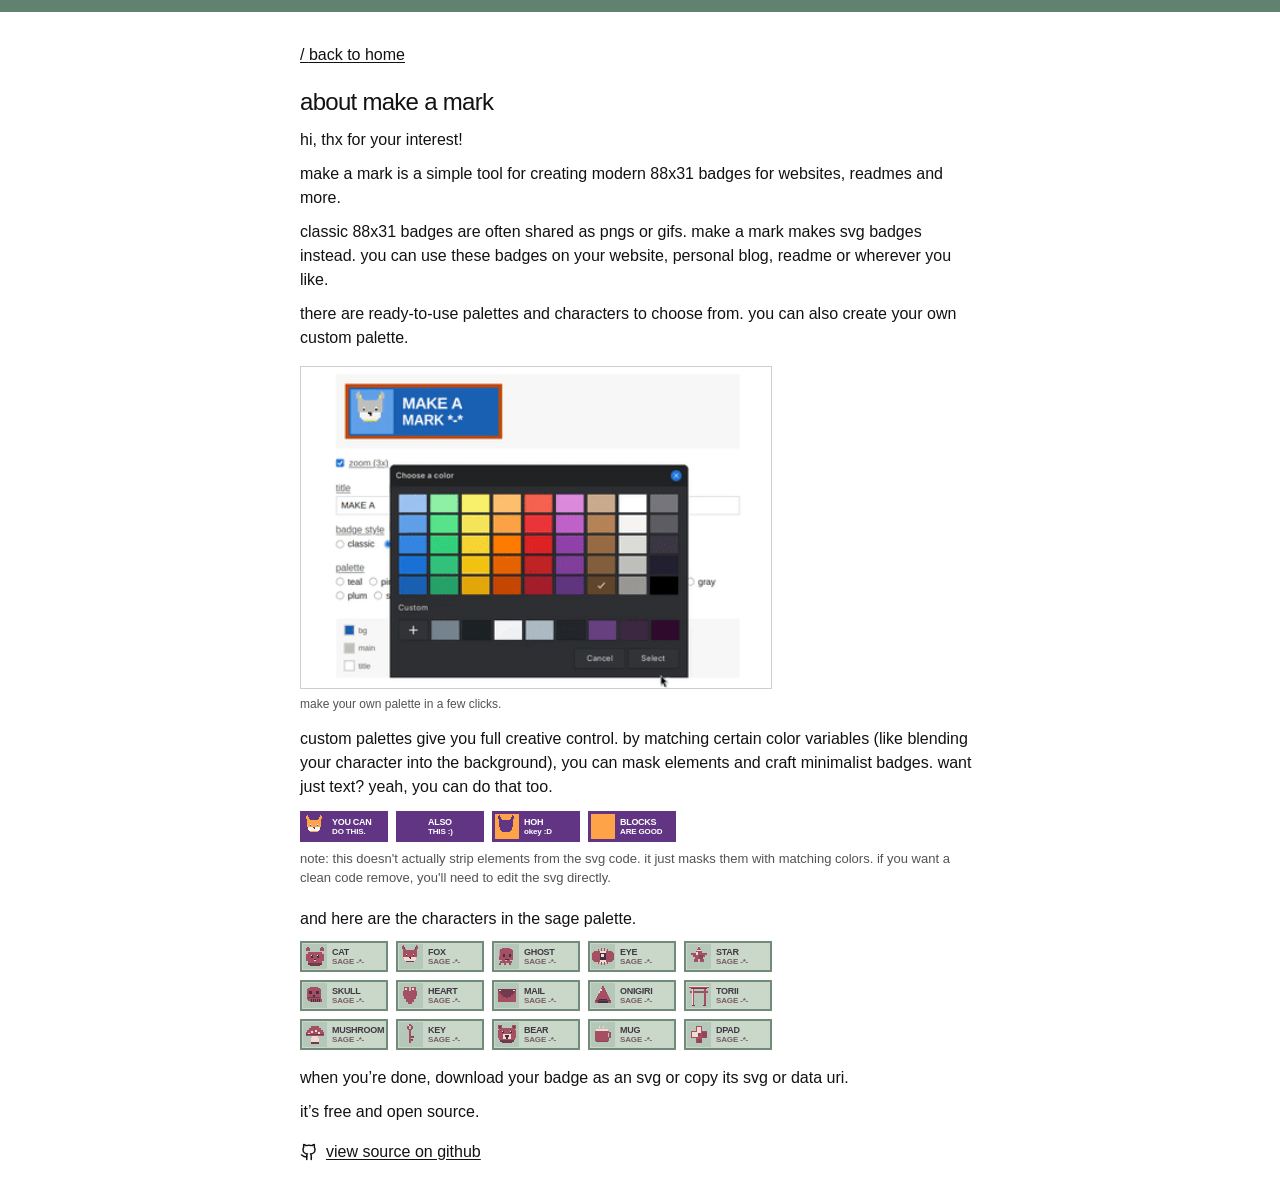
==== commit 544b817f: "performance optimizations" ====
--- a/about.html
+++ b/about.html
@@ -30,7 +30,7 @@
        <p>classic 88x31 badges are often shared as pngs or gifs. make a mark makes svg badges instead. you can use these badges on your website, personal blog, readme or wherever you like.</p>
        <p>there are ready-to-use palettes and characters to choose from. you can also create your own custom palette.</p>
        <figure class="palette-demo">
-        <img src="assets/custom-palette.gif" alt="creating a custom color palette in make a mark" width="400">
+        <img src="assets/custom-palette.gif" alt="creating a custom color palette in make a mark" width="400" height="274">
         <figcaption>make your own palette in a few clicks.</figcaption>
        </figure>
        <p>custom palettes give you full creative control. by matching certain color variables (like blending your character into the background), you can mask elements and craft minimalist badges. want just text? yeah, you can do that too.</p>
--- a/css/style.css
+++ b/css/style.css
@@ -150,6 +150,9 @@
   flex-direction: column;
   gap: 16px;
 }
+#palette-picker, #character-picker {
+  min-height: 44px; 
+}
 .fields {
   display: grid;
   grid-template-columns: 1fr 1fr;
@@ -214,6 +217,7 @@
   margin-top: 8px;
   padding: 8px;
   background: var(--cp-background);
+  min-height: 52px;
 }
 .color-grid {
   display: grid;
@@ -328,6 +332,12 @@
   gap: 8px;
   margin-top: 16px;
 }
+.end-marks svg {
+  display: block;
+  flex-shrink: 0;
+  width: 88px;
+  height: 31px;
+}
 .end-message {
   color: var(--muted);
   font-size: 13px;
@@ -373,7 +383,9 @@
   width: 100%;
   max-width: 472px;
   height: auto;
+  aspect-ratio: 400 / 274; 
   border: 1px solid color-mix(in srgb, var(--fg) 18%, transparent);
+  background: var(--cp-background); 
 }
 .about-page .palette-demo figcaption {
   margin-top: 8px;
@@ -391,6 +403,9 @@
 }
 .about-page .easter-grid svg {
   display: block;
+  width: 88px;
+  height: 31px;
+  flex-shrink: 0;
 }
 .about-page small.est-note {
   font-size: 13px; 
@@ -411,7 +426,8 @@
 .about-page .character-grid img {
   display: block;
   width: 88px;
-  height: 31px;
+  height: 31px; 
+  flex-shrink: 0;
 }
 .about-page .source-link {
   margin-top: 16px; 
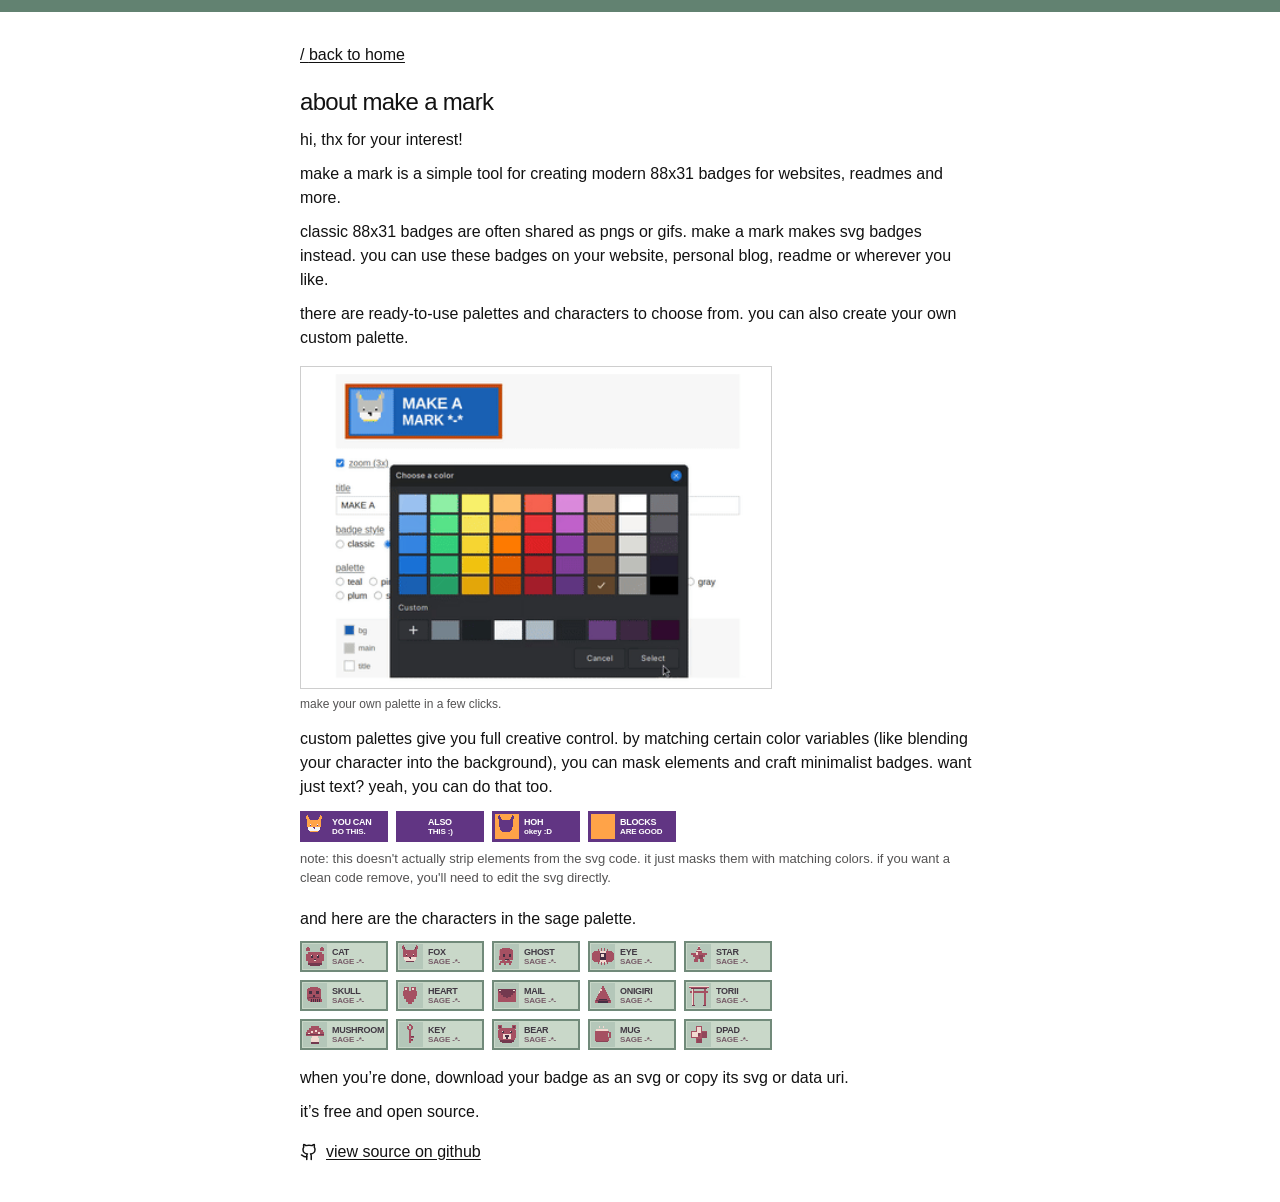
==== commit d388eb3f: "move inline svgs to assets" ====
--- a/about.html
+++ b/about.html
@@ -35,182 +35,10 @@
        </figure>
        <p>custom palettes give you full creative control. by matching certain color variables (like blending your character into the background), you can mask elements and craft minimalist badges. want just text? yeah, you can do that too.</p>
        <div class="easter-grid">
-        <svg xmlns="http://www.w3.org/2000/svg" width="88" height="31" viewBox="0 0 88 31" shape-rendering="crispEdges">
-          <rect x="0" y="0" width="88" height="31" fill="#613583" />
-          <rect x="0" y="0" width="88" height="2" fill="#613583" />
-          <rect x="0" y="29" width="88" height="2" fill="#613583" />
-          <rect x="0" y="0" width="2" height="31" fill="#613583" />
-          <rect x="86" y="0" width="2" height="31" fill="#613583" />
-        
-          <rect x="3" y="3" width="24" height="25" fill="#613583" />
-        
-          <rect x="7" y="4" width="1" height="3" fill="#ffa348" />
-          <rect x="6" y="5" width="1" height="3" fill="#ffa348" />
-          <rect x="7" y="7" width="2" height="2" fill="#ffa348" />
-          <rect x="8" y="8" width="2" height="2" fill="#ffa348" />
-          <rect x="9" y="9" width="2" height="1" fill="#ffa348" />
-        
-          <rect x="20" y="4" width="1" height="3" fill="#ffa348" />
-          <rect x="21" y="5" width="1" height="3" fill="#ffa348" />
-          <rect x="19" y="7" width="2" height="2" fill="#ffa348" />
-          <rect x="18" y="8" width="2" height="2" fill="#ffa348" />
-          <rect x="17" y="9" width="2" height="1" fill="#ffa348" />
-        
-          <rect x="8" y="6" width="1" height="2" fill="#ffa348" />
-          <rect x="19" y="6" width="1" height="2" fill="#ffa348" />
-        
-          <rect x="7" y="9" width="14" height="7" fill="#ffa348" />
-          <rect x="8" y="16" width="12" height="2" fill="#ffa348" />
-        
-          <rect x="8" y="16" width="12" height="3" fill="#f6f5f4" />
-          <rect x="9" y="19" width="10" height="1" fill="#f6f5f4" />
-          <rect x="10" y="20" width="8" height="1" fill="#ffa348" />
-        
-          <rect x="10" y="13" width="1" height="2" fill="#613583" />
-          <rect x="17" y="13" width="1" height="2" fill="#613583" />
-          <rect x="10" y="13" width="1" height="1" fill="#f6f5f4" />
-          <rect x="17" y="13" width="1" height="1" fill="#f6f5f4" />
-        
-          <rect x="13" y="16" width="2" height="1" fill="#613583" />
-          <rect x="14" y="17" width="1" height="1" fill="#613583" />
-        
-          <text x="32" y="14" fill="#ffffff" font-family="Arial, Helvetica, sans-serif" font-size="9" font-weight="900"
-            letter-spacing="-0.3" style="text-transform: none; font-variant: normal; line-height: normal;">YOU CAN</text>
-          <text x="32" y="23" fill="#ffffff" font-family="Arial, Helvetica, sans-serif" font-size="8" font-weight="900"
-            letter-spacing="-0.15" style="text-transform: none; font-variant: normal; line-height: normal;">DO THIS.</text>
-        </svg>
-        <svg xmlns="http://www.w3.org/2000/svg" width="88" height="31" viewBox="0 0 88 31" shape-rendering="crispEdges">
-          <rect x="0" y="0" width="88" height="31" fill="#613583" />
-          <rect x="0" y="0" width="88" height="2" fill="#613583" />
-          <rect x="0" y="29" width="88" height="2" fill="#613583" />
-          <rect x="0" y="0" width="2" height="31" fill="#613583" />
-          <rect x="86" y="0" width="2" height="31" fill="#613583" />
-        
-          <rect x="3" y="3" width="24" height="25" fill="#613583" />
-        
-          <rect x="7" y="4" width="1" height="3" fill="#613583" />
-          <rect x="6" y="5" width="1" height="3" fill="#613583" />
-          <rect x="7" y="7" width="2" height="2" fill="#613583" />
-          <rect x="8" y="8" width="2" height="2" fill="#613583" />
-          <rect x="9" y="9" width="2" height="1" fill="#613583" />
-        
-          <rect x="20" y="4" width="1" height="3" fill="#613583" />
-          <rect x="21" y="5" width="1" height="3" fill="#613583" />
-          <rect x="19" y="7" width="2" height="2" fill="#613583" />
-          <rect x="18" y="8" width="2" height="2" fill="#613583" />
-          <rect x="17" y="9" width="2" height="1" fill="#613583" />
-        
-          <rect x="8" y="6" width="1" height="2" fill="#613583" />
-          <rect x="19" y="6" width="1" height="2" fill="#613583" />
-        
-          <rect x="7" y="9" width="14" height="7" fill="#613583" />
-          <rect x="8" y="16" width="12" height="2" fill="#613583" />
-        
-          <rect x="8" y="16" width="12" height="3" fill="#613583" />
-          <rect x="9" y="19" width="10" height="1" fill="#613583" />
-          <rect x="10" y="20" width="8" height="1" fill="#613583" />
-        
-          <rect x="10" y="13" width="1" height="2" fill="#613583" />
-          <rect x="17" y="13" width="1" height="2" fill="#613583" />
-          <rect x="10" y="13" width="1" height="1" fill="#613583" />
-          <rect x="17" y="13" width="1" height="1" fill="#613583" />
-        
-          <rect x="13" y="16" width="2" height="1" fill="#613583" />
-          <rect x="14" y="17" width="1" height="1" fill="#613583" />
-        
-          <text x="32" y="14" fill="#ffffff" font-family="Arial, Helvetica, sans-serif" font-size="9" font-weight="900"
-            letter-spacing="-0.3" style="text-transform: none; font-variant: normal; line-height: normal;">ALSO</text>
-          <text x="32" y="23" fill="#ffffff" font-family="Arial, Helvetica, sans-serif" font-size="8" font-weight="900"
-            letter-spacing="-0.15" style="text-transform: none; font-variant: normal; line-height: normal;">THIS :)</text>
-        </svg>
-        <svg xmlns="http://www.w3.org/2000/svg" width="88" height="31" viewBox="0 0 88 31" shape-rendering="crispEdges">
-          <rect x="0" y="0" width="88" height="31" fill="#613583" />
-          <rect x="0" y="0" width="88" height="2" fill="#613583" />
-          <rect x="0" y="29" width="88" height="2" fill="#613583" />
-          <rect x="0" y="0" width="2" height="31" fill="#613583" />
-          <rect x="86" y="0" width="2" height="31" fill="#613583" />
-        
-          <rect x="3" y="3" width="24" height="25" fill="#ffa348" />
-        
-          <rect x="7" y="4" width="1" height="3" fill="#613583" />
-          <rect x="6" y="5" width="1" height="3" fill="#613583" />
-          <rect x="7" y="7" width="2" height="2" fill="#613583" />
-          <rect x="8" y="8" width="2" height="2" fill="#613583" />
-          <rect x="9" y="9" width="2" height="1" fill="#613583" />
-        
-          <rect x="20" y="4" width="1" height="3" fill="#613583" />
-          <rect x="21" y="5" width="1" height="3" fill="#613583" />
-          <rect x="19" y="7" width="2" height="2" fill="#613583" />
-          <rect x="18" y="8" width="2" height="2" fill="#613583" />
-          <rect x="17" y="9" width="2" height="1" fill="#613583" />
-        
-          <rect x="8" y="6" width="1" height="2" fill="#613583" />
-          <rect x="19" y="6" width="1" height="2" fill="#613583" />
-        
-          <rect x="7" y="9" width="14" height="7" fill="#613583" />
-          <rect x="8" y="16" width="12" height="2" fill="#613583" />
-        
-          <rect x="8" y="16" width="12" height="3" fill="#613583" />
-          <rect x="9" y="19" width="10" height="1" fill="#613583" />
-          <rect x="10" y="20" width="8" height="1" fill="#613583" />
-        
-          <rect x="10" y="13" width="1" height="2" fill="#613583" />
-          <rect x="17" y="13" width="1" height="2" fill="#613583" />
-          <rect x="10" y="13" width="1" height="1" fill="#613583" />
-          <rect x="17" y="13" width="1" height="1" fill="#613583" />
-        
-          <rect x="13" y="16" width="2" height="1" fill="#613583" />
-          <rect x="14" y="17" width="1" height="1" fill="#613583" />
-        
-          <text x="32" y="14" fill="#ffffff" font-family="Arial, Helvetica, sans-serif" font-size="9" font-weight="900"
-            letter-spacing="-0.3" style="text-transform: none; font-variant: normal; line-height: normal;">HOH</text>
-          <text x="32" y="23" fill="#ffffff" font-family="Arial, Helvetica, sans-serif" font-size="8" font-weight="900"
-            letter-spacing="-0.15" style="text-transform: none; font-variant: normal; line-height: normal;">okey :D</text>
-        </svg>
-        <svg xmlns="http://www.w3.org/2000/svg" width="88" height="31" viewBox="0 0 88 31" shape-rendering="crispEdges">
-          <rect x="0" y="0" width="88" height="31" fill="#613583" />
-          <rect x="0" y="0" width="88" height="2" fill="#613583" />
-          <rect x="0" y="29" width="88" height="2" fill="#613583" />
-          <rect x="0" y="0" width="2" height="31" fill="#613583" />
-          <rect x="86" y="0" width="2" height="31" fill="#613583" />
-        
-          <rect x="3" y="3" width="24" height="25" fill="#ffa348" />
-        
-          <rect x="7" y="4" width="1" height="3" fill="#ffa348" />
-          <rect x="6" y="5" width="1" height="3" fill="#ffa348" />
-          <rect x="7" y="7" width="2" height="2" fill="#ffa348" />
-          <rect x="8" y="8" width="2" height="2" fill="#ffa348" />
-          <rect x="9" y="9" width="2" height="1" fill="#ffa348" />
-        
-          <rect x="20" y="4" width="1" height="3" fill="#ffa348" />
-          <rect x="21" y="5" width="1" height="3" fill="#ffa348" />
-          <rect x="19" y="7" width="2" height="2" fill="#ffa348" />
-          <rect x="18" y="8" width="2" height="2" fill="#ffa348" />
-          <rect x="17" y="9" width="2" height="1" fill="#ffa348" />
-        
-          <rect x="8" y="6" width="1" height="2" fill="#ffa348" />
-          <rect x="19" y="6" width="1" height="2" fill="#ffa348" />
-        
-          <rect x="7" y="9" width="14" height="7" fill="#ffa348" />
-          <rect x="8" y="16" width="12" height="2" fill="#ffa348" />
-        
-          <rect x="8" y="16" width="12" height="3" fill="#ffa348" />
-          <rect x="9" y="19" width="10" height="1" fill="#ffa348" />
-          <rect x="10" y="20" width="8" height="1" fill="#ffa348" />
-        
-          <rect x="10" y="13" width="1" height="2" fill="#ffa348" />
-          <rect x="17" y="13" width="1" height="2" fill="#ffa348" />
-          <rect x="10" y="13" width="1" height="1" fill="#ffa348" />
-          <rect x="17" y="13" width="1" height="1" fill="#ffa348" />
-        
-          <rect x="13" y="16" width="2" height="1" fill="#ffa348" />
-          <rect x="14" y="17" width="1" height="1" fill="#ffa348" />
-        
-          <text x="32" y="14" fill="#ffffff" font-family="Arial, Helvetica, sans-serif" font-size="9" font-weight="900"
-            letter-spacing="-0.3" style="text-transform: none; font-variant: normal; line-height: normal;">BLOCKS</text>
-          <text x="32" y="23" fill="#ffffff" font-family="Arial, Helvetica, sans-serif" font-size="8" font-weight="900"
-            letter-spacing="-0.15" style="text-transform: none; font-variant: normal; line-height: normal;">ARE GOOD</text>
-        </svg>
+        <img src="assets/eas1.svg" alt="easter badge 1" width="88" height="31">
+        <img src="assets/eas2.svg" alt="easter badge 2"  width="88" height="31">
+        <img src="assets/eas3.svg" alt="easter badge 3"  width="88" height="31">
+        <img src="assets/eas4.svg" alt="easter badge 4" width="88" height="31">
        </div>
        <small class="est-note">note: this doesn't actually strip elements from the svg code. it just masks them with matching colors. if you want a clean code remove, you'll need to edit the svg directly.</small>
        <p>and here are the characters in the sage palette.</p>
--- a/css/style.css
+++ b/css/style.css
@@ -332,7 +332,7 @@
   gap: 8px;
   margin-top: 16px;
 }
-.end-marks svg {
+.end-marks img {
   display: block;
   flex-shrink: 0;
   width: 88px;
@@ -401,7 +401,7 @@
   max-width: 472px; 
   margin: 12px 0 8px;
 }
-.about-page .easter-grid svg {
+.about-page .easter-grid img {
   display: block;
   width: 88px;
   height: 31px;
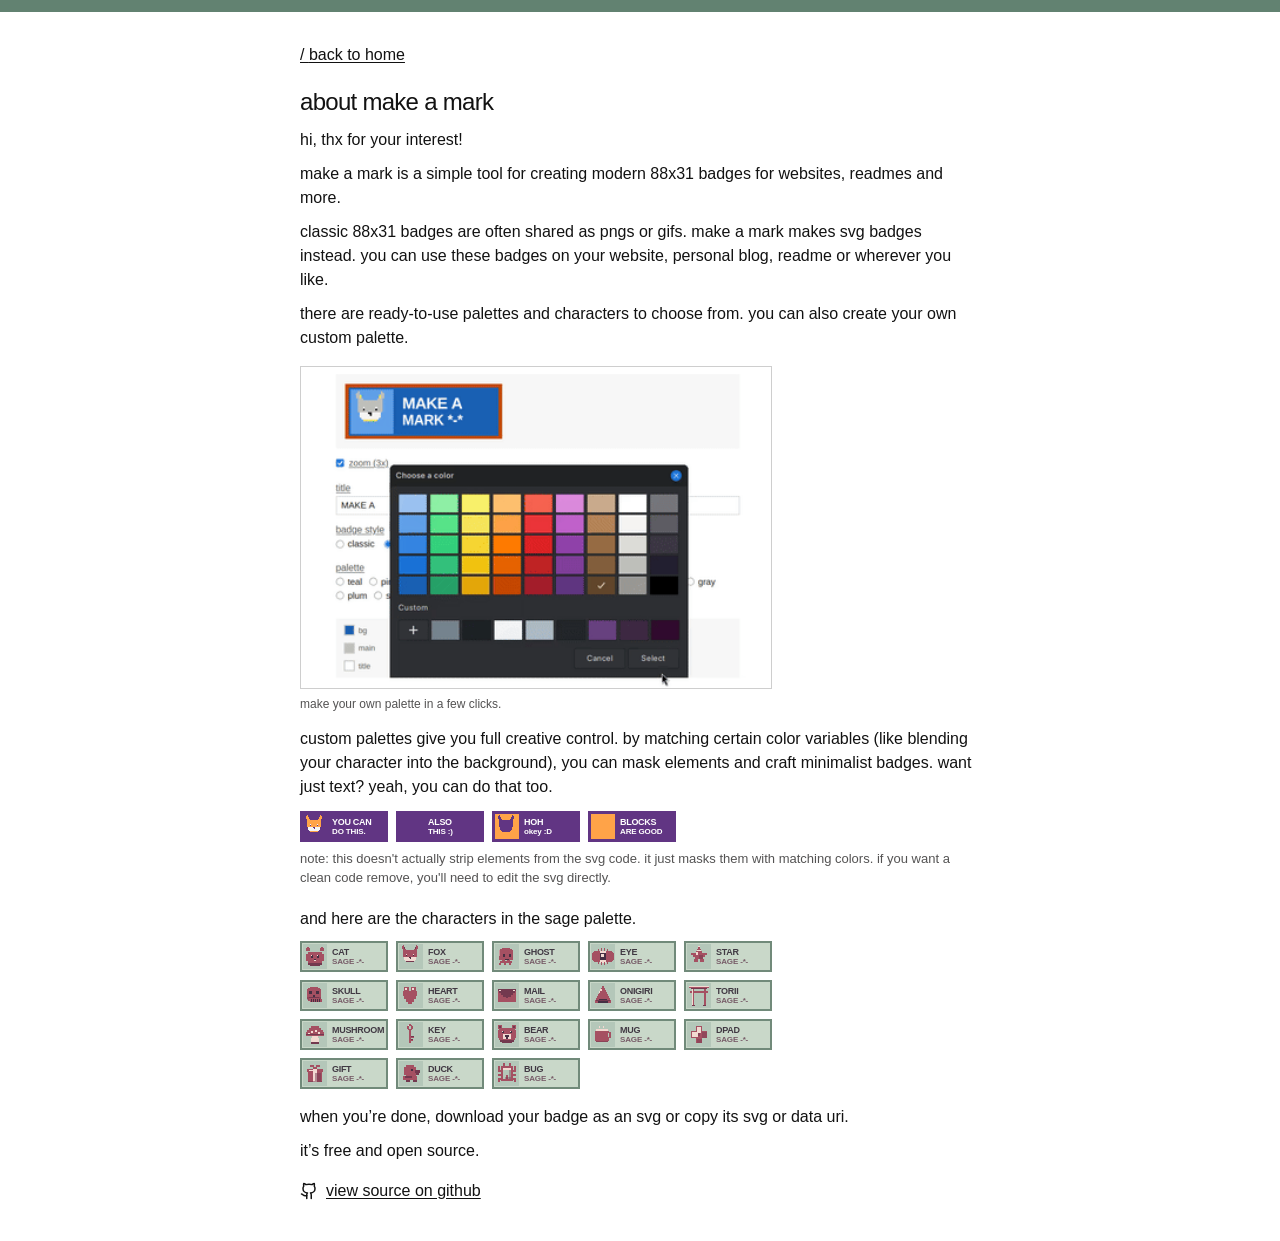
==== commit 447a0828: "add new characters and little modify" ====
--- a/about.html
+++ b/about.html
@@ -43,21 +43,24 @@
        <small class="est-note">note: this doesn't actually strip elements from the svg code. it just masks them with matching colors. if you want a clean code remove, you'll need to edit the svg directly.</small>
        <p>and here are the characters in the sage palette.</p>
        <div class="character-grid">
-        <img src="assets/cat.svg" alt="cat badge in the sage palette" width="88" height="31">
-        <img src="assets/fox.svg" alt="fox badge in the sage palette" width="88" height="31">
-        <img src="assets/ghost.svg" alt="ghost badge in the sage palette" width="88" height="31">
-        <img src="assets/eye.svg" alt="eye badge in the sage palette" width="88" height="31">
-        <img src="assets/star.svg" alt="star badge in the sage palette" width="88" height="31">
-        <img src="assets/skull.svg" alt="skull badge in the sage palette" width="88" height="31">
-        <img src="assets/heart.svg" alt="heart badge in the sage palette" width="88" height="31">
-        <img src="assets/mail.svg" alt="mail badge in the sage palette" width="88" height="31">
-        <img src="assets/onigiri.svg" alt="onigiri badge in the sage palette" width="88" height="31">
-        <img src="assets/torii.svg" alt="torii badge in the sage palette" width="88" height="31">
-        <img src="assets/mushroom.svg" alt="mushroom badge in the sage palette" width="88" height="31">
-        <img src="assets/key.svg" alt="key badge in the sage palette" width="88" height="31">
-        <img src="assets/bear.svg" alt="bear badge in the sage palette" width="88" height="31">
-        <img src="assets/mug.svg" alt="mug badge in the sage palette" width="88" height="31">
-        <img src="assets/dpad.svg" alt="dpad badge in the sage palette" width="88" height="31">
+        <img src="assets/cat.svg" alt="88x31 cat badge in the sage palette" width="88" height="31">
+        <img src="assets/fox.svg" alt="88x31 fox badge in the sage palette" width="88" height="31">
+        <img src="assets/ghost.svg" alt="88x31 ghost badge in the sage palette" width="88" height="31">
+        <img src="assets/eye.svg" alt="88x31 eye badge in the sage palette" width="88" height="31">
+        <img src="assets/star.svg" alt="88x31 star badge in the sage palette" width="88" height="31">
+        <img src="assets/skull.svg" alt="88x31 skull badge in the sage palette" width="88" height="31">
+        <img src="assets/heart.svg" alt="88x31 heart badge in the sage palette" width="88" height="31">
+        <img src="assets/mail.svg" alt="88x31 mail badge in the sage palette" width="88" height="31">
+        <img src="assets/onigiri.svg" alt="88x31 onigiri badge in the sage palette" width="88" height="31">
+        <img src="assets/torii.svg" alt="88x31 torii badge in the sage palette" width="88" height="31">
+        <img src="assets/mushroom.svg" alt="88x31 mushroom badge in the sage palette" width="88" height="31">
+        <img src="assets/key.svg" alt="88x31 key badge in the sage palette" width="88" height="31">
+        <img src="assets/bear.svg" alt="88x31 bear badge in the sage palette" width="88" height="31">
+        <img src="assets/mug.svg" alt="88x31 mug badge in the sage palette" width="88" height="31">
+        <img src="assets/dpad.svg" alt="88x31 dpad badge in the sage palette" width="88" height="31">
+        <img src="assets/gift.svg" alt="88x31 gift badge in the sage palette" width="88" height="31">
+        <img src="assets/duck.svg" alt="88x31 duck badge in the sage palette" width="88" height="31">
+        <img src="assets/bug.svg" alt="88x31 bug badge in the sage palette" width="88" height="31">
        </div>
        <p>when you’re done, download your badge as an svg or copy its svg or data uri.</p>
        <p>it’s free and open source. </p>
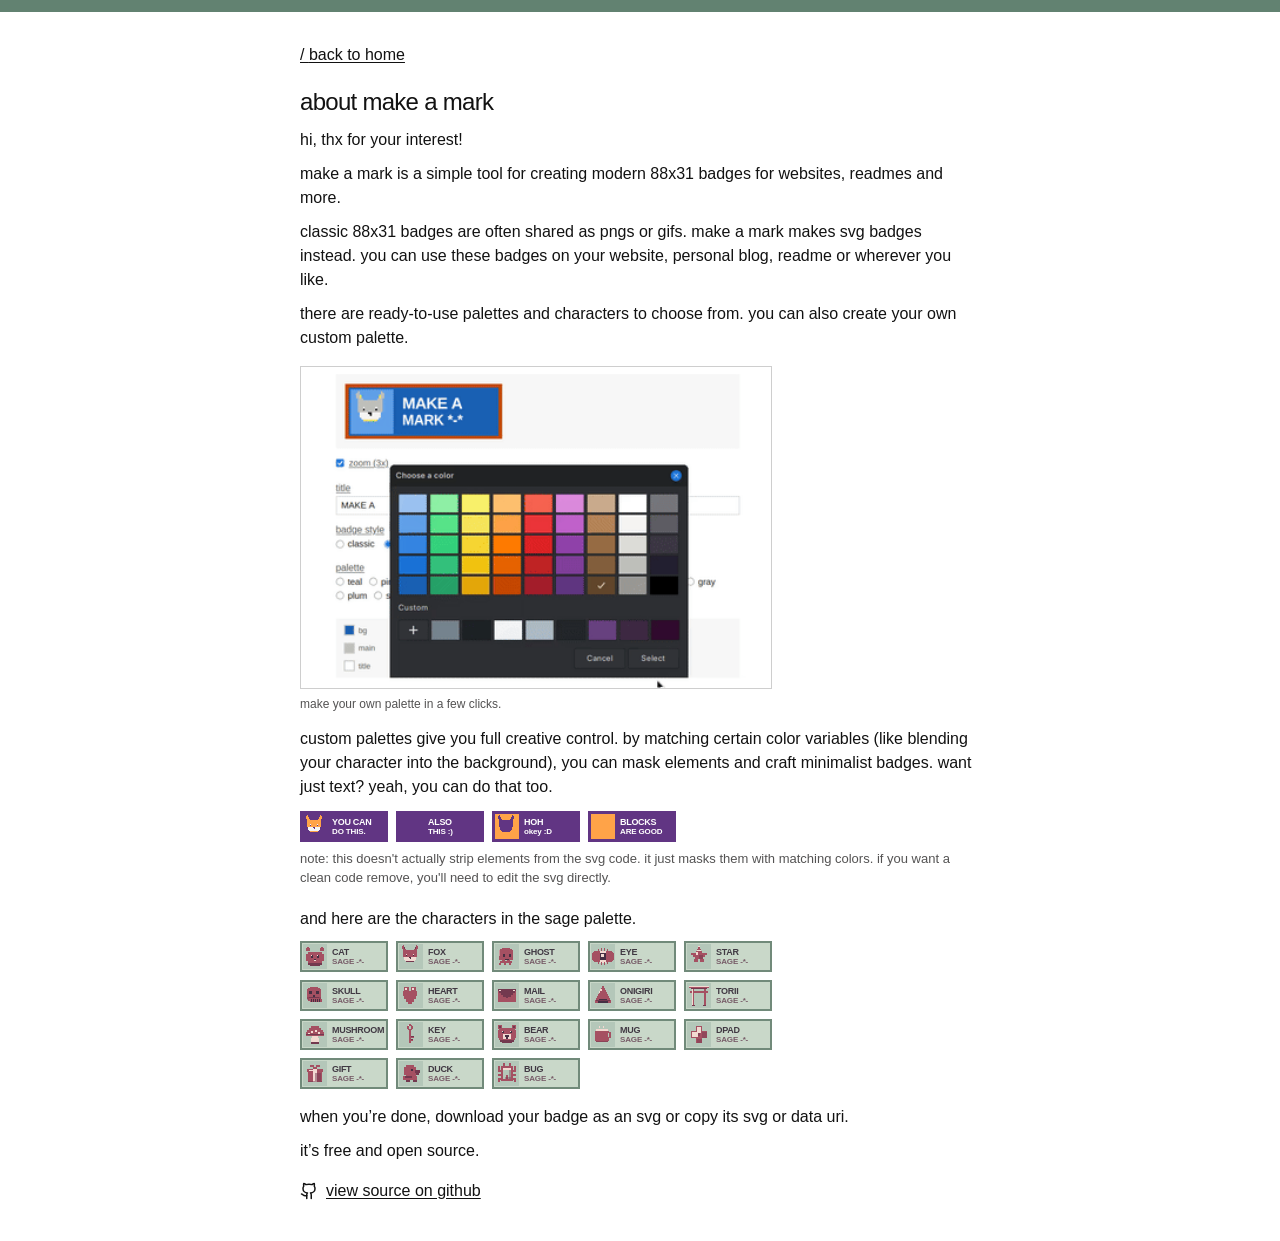
==== commit 7793860b: "edit :)" ====
--- a/about.html
+++ b/about.html
@@ -12,7 +12,8 @@
   <meta property="og:url" content="https://makeamark.cc/about.html">
   <meta property="og:type" content="website">
   <meta name="twitter:card" content="summary_large_image">
-  <title>make a mark - about</title>
+  <title>about - make a mark</title>
+  <link rel="canonical" href="https://makeamark.cc/about.html">
   <link rel="stylesheet" href="css/style.css">
   <link rel="icon" type="image/png" sizes="32x32" href="icons/icon-32.png">
   <link rel="apple-touch-icon" sizes="180x180" href="icons/icon-180.png">
--- a/css/style.css
+++ b/css/style.css
@@ -55,7 +55,9 @@
 }
 .app-header .tagline {
   font-size: 14px;
-  color: var(--muted);
+  font-weight: 400;
+  color: var(--muted);
+  margin: 0;
 }
 .app-header .about-link{
   color: var(--fg);
